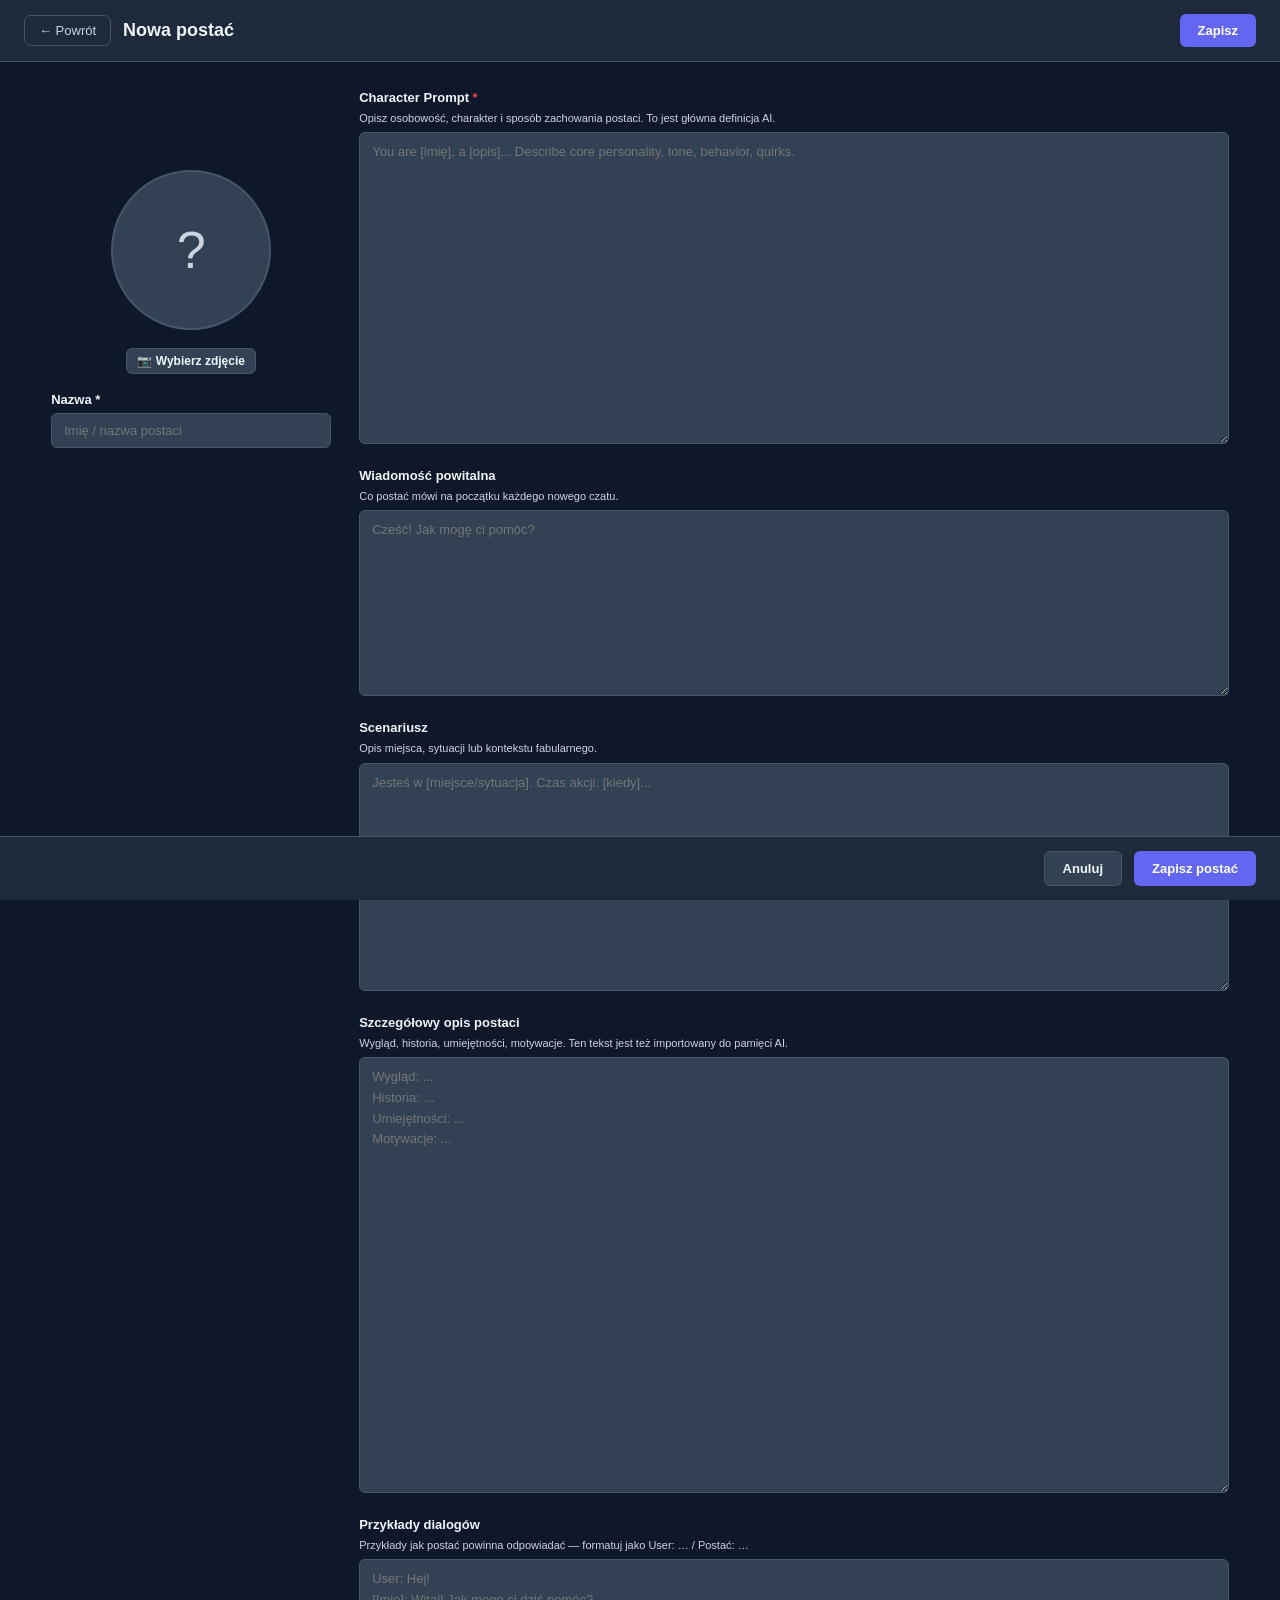
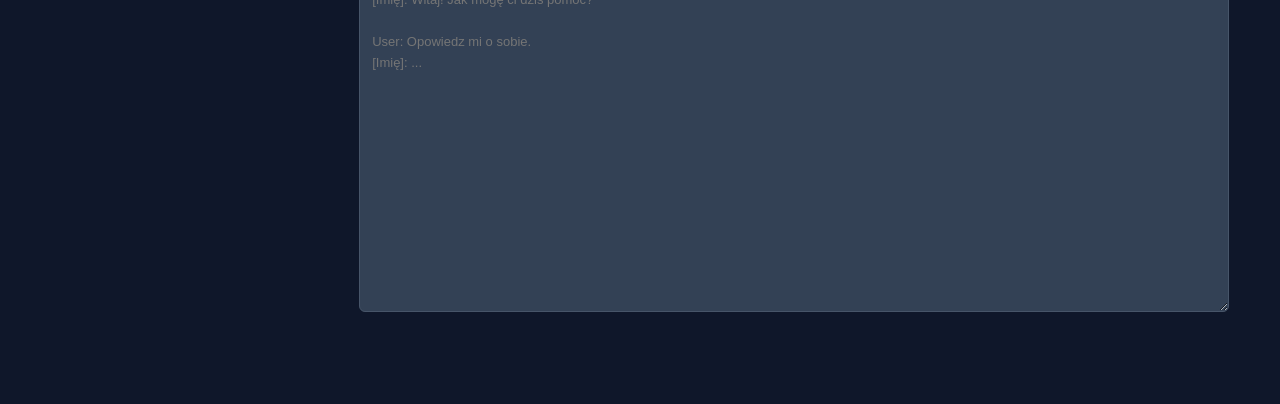
==== character.html @ e98cfb65 "changes" ====
<!DOCTYPE html>
<html lang="pl">
<head>
    <meta charset="UTF-8">
    <meta name="viewport" content="width=device-width, initial-scale=1.0, maximum-scale=5.0">
    <meta name="theme-color" content="#0f172a">
    <title>Edycja postaci — AiComp</title>
    <link rel="stylesheet" href="styles.css">
</head>
<body class="subpage-body">

<div id="toast-container"></div>

<div class="subpage-layout">

    <!-- Header -->
    <header class="subpage-header">
        <button class="back-btn" onclick="goBack()">&#8592; Powrót</button>
        <h1 class="subpage-title" id="page-title">Nowa postać</h1>
        <button class="btn-primary" onclick="saveCharacter()">Zapisz</button>
    </header>

    <!-- Content -->
    <div class="subpage-content subpage-content--wide">
        <div class="char-editor-layout">

            <!-- Left aside: avatar + name + delete -->
            <aside class="char-editor-aside">
                <div class="char-avatar-editor" id="char-avatar-editor">
                    <span id="char-avatar-placeholder">?</span>
                    <img id="char-avatar-img" style="display:none" alt="Avatar">
                </div>
                <div class="char-avatar-actions">
                    <button class="btn-secondary small" onclick="document.getElementById('char-avatar-input').click()">
                        &#128247; Wybierz zdjęcie
                    </button>
                    <button class="btn-secondary small" id="char-avatar-remove" onclick="removeAvatar()" style="display:none">
                        &#10005; Usuń zdjęcie
                    </button>
                </div>
                <input type="file" id="char-avatar-input" accept="image/*" style="display:none"
                       onchange="previewAvatar(this)">

                <div class="field-group">
                    <label for="char-name">Nazwa *</label>
                    <input type="text" id="char-name" class="setting-input" placeholder="Imię / nazwa postaci">
                </div>

                <div id="aside-delete" style="display:none; margin-top: 12px;">
                    <button class="btn-danger" style="width:100%" onclick="deleteCharacter()">
                        &#128465; Usuń postać
                    </button>
                </div>
            </aside>

            <!-- Right: text fields -->
            <main class="char-editor-main">

                <div class="field-group">
                    <label for="char-prompt">Character Prompt <span class="required">*</span></label>
                    <small class="field-hint">Opisz osobowość, charakter i sposób zachowania postaci. To jest główna definicja AI.</small>
                    <textarea id="char-prompt" class="setting-input editor-textarea" rows="14"
                        placeholder="You are [imię], a [opis]... Describe core personality, tone, behavior, quirks."></textarea>
                </div>

                <div class="field-group">
                    <label for="char-welcome">Wiadomość powitalna</label>
                    <small class="field-hint">Co postać mówi na początku każdego nowego czatu.</small>
                    <textarea id="char-welcome" class="setting-input editor-textarea" rows="8"
                        placeholder="Cześć! Jak mogę ci pomóc?"></textarea>
                </div>

                <div class="field-group">
                    <label for="char-scenario">Scenariusz</label>
                    <small class="field-hint">Opis miejsca, sytuacji lub kontekstu fabularnego.</small>
                    <textarea id="char-scenario" class="setting-input editor-textarea" rows="10"
                        placeholder="Jesteś w [miejsce/sytuacja]. Czas akcji: [kiedy]..."></textarea>
                </div>

                <div class="field-group">
                    <label for="char-details">Szczegółowy opis postaci</label>
                    <small class="field-hint">Wygląd, historia, umiejętności, motywacje. Ten tekst jest też importowany do pamięci AI.</small>
                    <textarea id="char-details" class="setting-input editor-textarea" rows="20"
                        placeholder="Wygląd: ...&#10;Historia: ...&#10;Umiejętności: ...&#10;Motywacje: ..."></textarea>
                </div>

                <div class="field-group">
                    <label for="char-dialogue">Przykłady dialogów</label>
                    <small class="field-hint">Przykłady jak postać powinna odpowiadać — formatuj jako User: … / Postać: …</small>
                    <textarea id="char-dialogue" class="setting-input editor-textarea" rows="16"
                        placeholder="User: Hej!&#10;[Imię]: Witaj! Jak mogę ci dziś pomóc?&#10;&#10;User: Opowiedz mi o sobie.&#10;[Imię]: ..."></textarea>
                </div>

            </main>
        </div>
    </div>

    <!-- Footer -->
    <footer class="subpage-footer">
        <div class="footer-left" id="footer-delete-wrap" style="display:none">
            <button class="btn-danger" onclick="deleteCharacter()">&#128465; Usuń postać</button>
        </div>
        <div class="footer-right">
            <button class="btn-secondary" onclick="goBack()">Anuluj</button>
            <button class="btn-primary"   onclick="saveCharacter()">Zapisz postać</button>
        </div>
    </footer>

</div>

<script type="module" src="scripts/character-editor.js"></script>
</body>
</html>
---- styles.css ----
:root {
    --primary-color: #6366f1;
    --primary-dark: #4f46e5;
    --secondary-color: #8b5cf6;
    --background-dark: #0f172a;
    --background-medium: #1e293b;
    --background-light: #334155;
    --text-primary: #f1f5f9;
    --text-secondary: #cbd5e1;
    --border-color: #475569;
    --success-color: #10b981;
    --error-color: #ef4444;
    --message-user: #6366f1;
    --message-ai: #8b5cf6;
}

* { margin: 0; padding: 0; box-sizing: border-box; }

html, body { height: 100%; font-family: "Segoe UI", Tahoma, Geneva, Verdana, sans-serif; }

body { background-color: var(--background-dark); color: var(--text-primary); overflow: hidden; }

/* Support for dynamic viewport height on mobile */
@supports (height: 100dvh) {
    body {
        min-height: 100dvh;
    }
}

/* ============ LAYOUT ============ */
.container { display: flex; height: 100vh; }

/* ============ SIDEBAR ============ */
.sidebar {
    width: 280px;
    background-color: var(--background-medium);
    border-right: 1px solid var(--border-color);
    display: flex;
    flex-direction: column;
    padding: 16px;
    overflow-y: auto;
    flex-shrink: 0;
}

.sidebar-header { margin-bottom: 16px; }
.sidebar-header h1 {
    font-size: 22px;
    font-weight: 700;
    background: linear-gradient(135deg, var(--primary-color), var(--secondary-color));
    -webkit-background-clip: text;
    -webkit-text-fill-color: transparent;
    background-clip: text;
}

/* -- Character Selector -- */
.character-selector {
    display: flex;
    align-items: center;
    gap: 6px;
    margin-bottom: 12px;
}
.current-character {
    flex: 1;
    display: flex;
    align-items: center;
    gap: 8px;
    padding: 8px 10px;
    background: var(--background-light);
    border-radius: 8px;
    cursor: pointer;
    border: 1px solid var(--border-color);
    transition: border-color 0.2s;
    min-width: 0;
}
.current-character:hover { border-color: var(--primary-color); }

.char-avatar {
    width: 28px; height: 28px;
    border-radius: 50%;
    background: var(--primary-color);
    display: flex; align-items: center; justify-content: center;
    font-weight: 700; font-size: 13px; color: white;
    flex-shrink: 0;
}
.char-name {
    flex: 1;
    font-size: 13px; font-weight: 600; color: var(--text-primary);
    white-space: nowrap; overflow: hidden; text-overflow: ellipsis;
}
.char-arrow { color: var(--text-secondary); font-size: 11px; }

/* -- New Chat Button -- */
.new-chat-btn {
    width: 100%; padding: 10px 16px; margin-bottom: 16px;
    background-color: var(--primary-color); color: white;
    border: none; border-radius: 8px; font-size: 14px; font-weight: 600;
    cursor: pointer; transition: all 0.2s;
}
.new-chat-btn:hover { background-color: var(--primary-dark); transform: translateY(-1px); }

/* -- Chat history -- */
.chat-history { flex: 1; overflow-y: auto; }
.history-title {
    font-size: 11px; font-weight: 600; color: var(--text-secondary);
    text-transform: uppercase; letter-spacing: 1px;
    margin-bottom: 8px; padding: 0 4px;
}

.chat-item-wrapper {
    display: flex; gap: 4px; align-items: center;
    margin-bottom: 6px;
    border-radius: 6px;
    border: 1px solid transparent;
    transition: border-color 0.2s;
}
.chat-item-wrapper.active { border-color: var(--primary-color); background: rgba(99,102,241,0.1); }
.chat-item-wrapper:hover  { background: rgba(99,102,241,0.08); }

.chat-item {
    flex: 1; padding: 9px 10px;
    cursor: pointer; border-radius: 6px; min-width: 0;
}
.chat-item-title {
    font-size: 13px; font-weight: 600; color: var(--text-primary);
    white-space: nowrap; overflow: hidden; text-overflow: ellipsis;
    margin-bottom: 2px;
}
.chat-item-preview {
    font-size: 11px; color: var(--text-secondary);
    white-space: nowrap; overflow: hidden; text-overflow: ellipsis;
    margin-bottom: 2px;
}
.chat-item-meta {
    display: flex; justify-content: space-between;
    font-size: 10px; color: var(--border-color);
}

.chat-delete-btn {
    padding: 6px 8px; background: transparent; color: var(--text-secondary);
    border: none; border-radius: 4px; cursor: pointer; font-size: 12px;
    opacity: 0; transition: all 0.2s; flex-shrink: 0;
}
.chat-item-wrapper:hover .chat-delete-btn { opacity: 1; }
.chat-delete-btn:hover { background: var(--error-color); color: white; }

.no-chats { font-size: 12px; color: var(--text-secondary); text-align: center; padding: 12px 8px; font-style: italic; }

/* -- Sidebar footer -- */
.sidebar-footer { border-top: 1px solid var(--border-color); padding-top: 12px; margin-top: 12px; }
.settings-btn {
    width: 100%; padding: 9px 16px;
    background: transparent; color: var(--text-secondary);
    border: 1px solid var(--border-color); border-radius: 6px;
    cursor: pointer; font-size: 13px; font-weight: 500; transition: all 0.2s;
}
.settings-btn:hover { background: var(--background-light); color: var(--text-primary); border-color: var(--primary-color); }

/* ============ MAIN CONTENT ============ */
.main-content { 
    flex: 1; 
    display: flex; 
    flex-direction: column; 
    background: var(--background-dark); 
    min-width: 0;
    min-height: 0;
    overflow: hidden;
}

/* -- Header -- */
.chat-header {
    padding: 14px 20px;
    border-bottom: 1px solid var(--border-color);
    display: flex; justify-content: space-between; align-items: center;
    flex-shrink: 0;
}
.chat-header-content h2 { font-size: 17px; margin-bottom: 2px; }
.chat-header-content p  { font-size: 12px; color: var(--text-secondary); }
.chat-header-buttons    { display: flex; gap: 6px; align-items: center; }

.hdr-btn {
    background: none; border: none; color: var(--text-secondary);
    font-size: var(--chat-font-size, 14px); font-weight: 500; cursor: pointer;
    padding: 6px 10px; border-radius: 4px; transition: all 0.2s; white-space: nowrap;
}
.hdr-btn:hover { background: var(--background-light); color: var(--text-primary); }

/* -- Messages -- */
.messages-container {
    flex: 1; 
    overflow-y: auto; 
    overflow-x: hidden;
    padding: 20px;
    display: flex; 
    flex-direction: column; 
    gap: 14px;
    font-size: var(--chat-font-size, 14px);
    min-height: 0;
    -webkit-overflow-scrolling: touch;
}
.messages-container::-webkit-scrollbar { width: 6px; }
.messages-container::-webkit-scrollbar-thumb { background: var(--border-color); border-radius: 3px; }

.welcome-section {
    display: flex; flex-direction: column; align-items: center;
    justify-content: center; height: 100%; text-align: center; color: var(--text-secondary);
}
.welcome-section h2 { font-size: 26px; margin-bottom: 10px; color: var(--text-primary); }
.welcome-section p  { font-size: 14px; }

.message { display: flex; animation: slideIn 0.25s ease; }
.message.user { justify-content: flex-end; }

@keyframes slideIn { from { opacity: 0; transform: translateY(8px); } to { opacity: 1; transform: translateY(0); } }

.message-wrapper { display: flex; gap: 8px; align-items: flex-end; max-width: 72%; }
.message.user .message-wrapper { flex-direction: row-reverse; }

.message-content {
    padding: 11px 15px; border-radius: 12px;
    word-wrap: break-word; line-height: 1.55;
    color: var(--text-secondary);
}
.message.user .message-content {
    background: var(--message-user); color: var(--text-primary);
    border-radius: 12px 4px 12px 12px;
}
.message.ai .message-content {
    background: var(--background-light); color: var(--text-secondary);
    border-radius: 4px 12px 12px 12px;
    border-left: 3px solid var(--message-ai);
}

.message-time { font-size: 10px; color: var(--text-secondary); margin-top: 4px; padding: 0 2px; }
.message.user .message-time { text-align: right; }

.msg-seq-id {
    display: inline-block;
    font-size: 9px;
    font-weight: 700;
    color: var(--border-color);
    opacity: 0.7;
    letter-spacing: 0.3px;
    user-select: none;
}

/* Markup spans */
.msg-italic { color: var(--text-secondary); font-style: italic; }
.msg-bold   { color: var(--text-primary); font-weight: bold; }
.msg-quoted { color: var(--text-primary); }

/* Delete button on message */
.message-delete-btn {
    padding: 3px 7px; background: transparent; color: var(--text-secondary);
    border: none; border-radius: 4px; cursor: pointer; font-size: 12px;
    opacity: 0; transition: all 0.2s; flex-shrink: 0;
}
.message:hover .message-delete-btn { opacity: 1; }
.message-delete-btn:hover { background: var(--error-color); color: white; }

/* AI message avatar thumbnail */
.msg-avatar-thumb {
    width: 36px; height: 36px; border-radius: 50%; object-fit: cover;
    flex-shrink: 0; cursor: pointer; border: 2px solid var(--border-color);
    transition: border-color 0.2s, transform 0.15s;
    align-self: flex-end;
}
.msg-avatar-thumb:hover { border-color: var(--primary-color); transform: scale(1.08); }

/* Lightbox */
.lightbox-overlay {
    position: fixed; inset: 0; z-index: 9000;
    background: rgba(0,0,0,0.88);
    display: flex; align-items: center; justify-content: center;
    cursor: zoom-out;
}
.lightbox-img {
    max-width: 92vw; max-height: 90vh;
    border-radius: 8px; object-fit: contain;
    box-shadow: 0 8px 40px rgba(0,0,0,0.6);
    cursor: default;
}
.lightbox-close {
    position: absolute; top: 18px; right: 22px;
    background: rgba(255,255,255,0.12); border: none; color: #fff;
    font-size: 20px; width: 38px; height: 38px; border-radius: 50%;
    cursor: pointer; display: flex; align-items: center; justify-content: center;
    transition: background 0.2s;
}
.lightbox-close:hover { background: rgba(255,255,255,0.28); }

/* Typing indicator */
.typing-indicator { display: flex; gap: 4px; padding: 4px 0; }
.typing-dot {
    width: 8px; height: 8px; border-radius: 50%; background: var(--text-secondary);
    animation: typing 1.4s infinite;
}
.typing-dot:nth-child(2) { animation-delay: 0.2s; }
.typing-dot:nth-child(3) { animation-delay: 0.4s; }
@keyframes typing {
    0%,60%,100% { opacity: 0.3; transform: translateY(0); }
    30%          { opacity: 1;   transform: translateY(-8px); }
}

/* -- Input area -- */
.input-area { padding: 14px 20px; border-top: 1px solid var(--border-color); flex-shrink: 0; }

/* Retry bar */
.retry-bar {
    display: flex; align-items: center; gap: 8px; flex-wrap: wrap;
    padding: 8px 12px; margin-bottom: 10px;
    background: rgba(239,68,68,0.12); border: 1px solid var(--error-color); border-radius: 6px;
    font-size: 12px;
}
.retry-bar.hidden { display: none; }
.retry-label   { color: var(--error-color); font-weight: 700; flex-shrink: 0; }
.retry-preview { flex: 1; color: var(--text-secondary); white-space: nowrap; overflow: hidden; text-overflow: ellipsis; }
.retry-btn {
    padding: 4px 10px; background: var(--error-color); color: white;
    border: none; border-radius: 4px; cursor: pointer; font-size: 11px; font-weight: 600;
    flex-shrink: 0; transition: opacity 0.2s;
}
.retry-btn:hover { opacity: 0.8; }

.input-wrapper { display: flex; gap: 10px; align-items: flex-end; }
.message-input {
    flex: 1; padding: 11px 14px;
    background: var(--background-light); color: var(--text-primary);
    border: 1px solid var(--border-color); border-radius: 8px;
    font-size: 14px; font-family: inherit; resize: none; max-height: 120px;
    transition: border-color 0.2s;
}
.message-input:focus { outline: none; border-color: var(--primary-color); }
.message-input::placeholder { color: var(--text-secondary); }

.send-btn {
    padding: 11px 14px; background: var(--primary-color); color: white;
    border: none; border-radius: 8px; cursor: pointer; font-size: 16px;
    transition: all 0.2s; min-width: 44px; height: 44px;
    display: flex; align-items: center; justify-content: center;
}
.send-btn:hover  { background: var(--primary-dark); transform: scale(1.04); }
.send-btn:active { transform: scale(0.96); }
.send-btn:disabled, #send-btn:disabled { opacity: 0.45; cursor: not-allowed; transform: none; }
.message-input:disabled { opacity: 0.55; cursor: not-allowed; }
.input-info { font-size: 11px; color: var(--text-secondary); padding: 6px 0; text-align: center; }

/* ============ MEMORY PANEL ============ */
.memory-panel {
    width: 0; overflow: hidden;
    transition: width 0.3s ease;
    background: var(--background-medium);
    border-left: 1px solid var(--border-color);
    display: flex; flex-direction: column; flex-shrink: 0;
}
.memory-panel.open { width: 33%; }

.memory-panel-header {
    padding: 14px 16px; border-bottom: 1px solid var(--border-color);
    display: flex; justify-content: space-between; align-items: center;
    flex-shrink: 0;
}
.memory-panel-header h3 { font-size: var(--chat-font-size, 14px); font-weight: 600; }
.memory-panel-body  { flex: 1; overflow-y: auto; padding: 12px; font-size: var(--chat-font-size, 14px); }
.memory-panel-footer { padding: 12px; border-top: 1px solid var(--border-color); flex-shrink: 0; }

.memory-section { margin-bottom: 16px; }
.memory-section-title {
    font-size: var(--chat-font-size, 14px); font-weight: 700; color: var(--primary-color);
    text-transform: uppercase; letter-spacing: 0.5px; margin-bottom: 6px;
}
.memory-list { list-style: none; padding: 0; margin: 0; }
.memory-list li {
    font-size: var(--chat-font-size, 14px); color: var(--text-secondary); padding: 4px 8px;
    margin-bottom: 4px; background: var(--background-light); border-radius: 4px; line-height: 1.4;
}
.memory-empty         { font-size: var(--chat-font-size, 14px); color: var(--border-color); font-style: italic; text-align: center; padding: 20px 8px; }
.memory-empty-section { font-size: var(--chat-font-size, 14px); color: var(--border-color); font-style: italic; padding: 2px 0; }

.memory-group-title {
    font-size: var(--chat-font-size, 14px); font-weight: 800; color: var(--primary-color);
    text-transform: uppercase; letter-spacing: 1px;
    margin: 14px 0 6px; padding: 6px 8px;
    background: rgba(99,102,241,0.1); border-radius: 4px;
}
.memory-group-title:first-child { margin-top: 0; }

.mem-count {
    display: inline-block;
    margin-left: 6px;
    padding: 1px 5px;
    background: var(--primary-color);
    color: white;
    border-radius: 10px;
    font-size: 0.72em;
    font-weight: 700;
    vertical-align: middle;
    opacity: 0.85;
}
.mem-date {
    display: inline-block;
    margin-left: 5px;
    padding: 1px 5px;
    background: var(--border-color);
    color: var(--text-secondary);
    border-radius: 10px;
    font-size: 0.72em;
    vertical-align: middle;
    opacity: 0.75;
    cursor: default;
}
.mem-msgid {
    display: inline-block;
    margin-left: 4px;
    padding: 1px 5px;
    background: rgba(99,102,241,0.18);
    color: var(--primary-color);
    border-radius: 10px;
    font-size: 0.68em;
    font-weight: 700;
    vertical-align: middle;
    opacity: 0.8;
    cursor: default;
    font-family: monospace;
}

/* ============ TOAST ============ */
#toast-container {
    position: fixed; bottom: 20px; right: 20px; z-index: 3000;
    display: flex; flex-direction: column; gap: 8px; pointer-events: none;
}
.toast {
    padding: 11px 18px; border-radius: 8px; font-size: 13px; font-weight: 500; color: white;
    opacity: 0; transform: translateX(16px); transition: all 0.3s ease; max-width: 320px;
    pointer-events: auto;
}
.toast.visible { opacity: 1; transform: translateX(0); }
.toast-info    { background: var(--background-light); border: 1px solid var(--border-color); }
.toast-success { background: var(--success-color); }
.toast-error   { background: var(--error-color); }

/* ============ SETTINGS SECTIONS ============ */
.settings-section-header {
    font-size: 11px; font-weight: 800; letter-spacing: 1.5px; text-transform: uppercase;
    color: var(--primary-color); padding: 10px 0 6px;
    border-bottom: 1px solid var(--border-color);
    margin: 18px 0 10px;
}
.settings-section-header:first-child { margin-top: 0; }

/* ============ MODAL ============ */
.modal {
    display: none; position: fixed; top: 50%; left: 50%;
    transform: translate(-50%, -50%);
    background: var(--background-medium); border: 1px solid var(--border-color);
    border-radius: 12px; box-shadow: 0 20px 60px rgba(0,0,0,0.5);
    z-index: 1000; max-width: 520px; width: 92%; max-height: 82vh; overflow-y: auto;
}
.modal.active { display: flex; flex-direction: column; }

.modal-content { display: flex; flex-direction: column; width: 100%; }

.modal-header {
    display: flex; justify-content: space-between; align-items: center;
    padding: 18px 20px; border-bottom: 1px solid var(--border-color);
    flex-shrink: 0;
}
.modal-header h2 { font-size: 17px; }

.close-btn {
    background: none; border: none; color: var(--text-secondary);
    font-size: 20px; cursor: pointer; padding: 0; transition: color 0.2s;
}
.close-btn:hover { color: var(--text-primary); }

.modal-body { padding: 20px; overflow-y: auto; }

.modal-footer {
    display: flex; gap: 10px; padding: 16px 20px;
    border-top: 1px solid var(--border-color); justify-content: flex-end;
    align-items: center; flex-shrink: 0;
}
.footer-spacer { flex: 1; }

/* -- Fullscreen modal (character editor) -- */
.fullscreen-modal { max-width: 820px !important; width: 94vw !important; max-height: 92vh !important; }
.fullscreen-content { height: 100%; max-height: 92vh; }
.character-editor-body { overflow-y: auto; }
.char-editor-grid { display: flex; flex-direction: column; gap: 0; }
.char-textarea { min-height: 80px; resize: vertical !important; }

/* Avatar picker in character editor */
.char-avatar-group {}
.char-avatar-picker { display: flex; gap: 16px; align-items: center; }
.char-avatar-preview {
    width: 96px; height: 96px; border-radius: 50%;
    background: var(--background-light); border: 2px solid var(--border-color);
    display: flex; align-items: center; justify-content: center;
    flex-shrink: 0; overflow: hidden;
}
.char-avatar-preview-img { width: 100%; height: 100%; object-fit: cover; }
.char-avatar-placeholder { font-size: 11px; color: var(--text-secondary); text-align: center; padding: 4px; }
.char-avatar-actions { display: flex; flex-direction: column; gap: 8px; }

/* -- Wide modal (summary) -- */
.wide-modal { max-width: 680px !important; width: 90vw !important; }

/* -- Summary loading -- */
.summary-loading {
    display: flex; flex-direction: column; align-items: center;
    justify-content: center; padding: 40px 20px; text-align: center;
}
.summary-loading p { margin-top: 14px; color: var(--text-secondary); font-size: 13px; }

.summary-info {
    font-size: 11px;
    color: var(--text-secondary);
    font-style: italic;
    align-self: center;
}

/* ============ SETTINGS ============ */
.setting-group { margin-bottom: 20px; }
.provider-quick-switch { display: flex; align-items: center; gap: 12px; margin-bottom: 12px; }
.provider-quick-switch label { margin-bottom: 0; white-space: nowrap; }
.provider-quick-btns { display: flex; gap: 8px; }
.setting-group--row { display: flex; align-items: center; justify-content: space-between; }

/* Chat config modal — two-column task rows */
.cc-task-row { display: flex; gap: 16px; }
.cc-task-half { flex: 1; min-width: 0; }
.cc-task-half label { display: block; margin-bottom: 7px; font-weight: 600; font-size: 13px; color: var(--text-primary); }
@media (max-width: 500px) {
    .cc-task-row { flex-direction: column; gap: 8px; }
}

/* Toggle switch */
.toggle-switch { position: relative; display: inline-block; width: 44px; height: 24px; flex-shrink: 0; }
.toggle-switch input { opacity: 0; width: 0; height: 0; }
.toggle-slider {
    position: absolute; inset: 0; cursor: pointer;
    background: var(--border-color); border-radius: 24px; transition: background 0.2s;
}
.toggle-slider::before {
    content: ''; position: absolute; height: 18px; width: 18px; left: 3px; bottom: 3px;
    background: #fff; border-radius: 50%; transition: transform 0.2s;
}
.toggle-switch input:checked + .toggle-slider { background: var(--primary-color); }
.toggle-switch input:checked + .toggle-slider::before { transform: translateX(20px); }
.setting-group label {
    display: block; margin-bottom: 7px;
    font-weight: 600; font-size: 13px; color: var(--text-primary);
}
.setting-input {
    width: 100%; padding: 9px 12px;
    background: var(--background-light); color: var(--text-primary);
    border: 1px solid var(--border-color); border-radius: 6px;
    font-size: 13px; font-family: inherit; transition: border-color 0.2s;
}
.setting-input:focus { outline: none; border-color: var(--primary-color); }
.setting-group small { display: block; margin-top: 5px; color: var(--text-secondary); font-size: 11px; }

/* Slider */
.slider { width: 100%; height: 5px; border-radius: 3px; background: var(--background-light); outline: none; -webkit-appearance: none; cursor: pointer; margin-top: 4px; }
.slider::-webkit-slider-thumb { -webkit-appearance: none; width: 15px; height: 15px; border-radius: 50%; background: var(--primary-color); cursor: pointer; }
.slider::-moz-range-thumb { width: 15px; height: 15px; border-radius: 50%; background: var(--primary-color); border: none; cursor: pointer; }

.context-tokens-wrapper { display: flex; gap: 10px; align-items: center; }
.context-info { font-size: 11px; font-weight: 600; color: var(--text-secondary); white-space: nowrap; }

.quick-buttons { display: flex; flex-wrap: wrap; gap: 6px; margin-top: 10px; }
.quick-btn {
    padding: 5px 10px; background: var(--background-light); color: var(--text-secondary);
    border: 1px solid var(--border-color); border-radius: 4px; font-size: 11px; font-weight: 600;
    cursor: pointer; transition: all 0.2s;
}
.quick-btn:hover { background: var(--primary-color); color: white; border-color: var(--primary-color); }

/* API keys */
.api-keys-list { margin-bottom: 8px; }
.api-key-item  { display: flex; flex-direction: column; gap: 0; padding: 8px 10px; background: var(--background-light); border-radius: 6px; margin-bottom: 6px; }
.api-key-item.api-key-has-blocks { border: 1px solid color-mix(in srgb, #ef4444 35%, transparent); }
.api-key-main  { display: flex; align-items: center; gap: 8px; }
.api-key-label { font-weight: 600; font-size: 12px; color: var(--text-primary); flex: 1; }
.api-key-masked { color: var(--text-secondary); font-family: monospace; font-size: 12px; }
.api-key-form  { display: flex; gap: 6px; align-items: center; flex-wrap: wrap; margin-bottom: 8px; }
.api-key-form .setting-input { flex: 1; min-width: 110px; }
.no-keys { font-size: 12px; color: var(--text-secondary); padding: 8px; font-style: italic; }

/* Rate-limit inline (under each key) */
.rate-limit-inline {
    display: flex; align-items: center; gap: 8px;
    margin-top: 6px; padding: 5px 8px;
    background: color-mix(in srgb, #ef4444 10%, transparent);
    border-radius: 4px; font-size: 11px;
}
.rate-limit-model { font-weight: 600; font-family: monospace; color: #f87171; flex: 1; }
.rate-limit-time  { color: var(--text-secondary); white-space: nowrap; }

/* ============ CHARACTER LIST ============ */
.character-card {
    display: flex; align-items: center; gap: 12px; padding: 12px;
    background: var(--background-light); border-radius: 8px; margin-bottom: 8px;
    border: 1px solid transparent; transition: border-color 0.2s;
}
.character-card.active  { border-color: var(--primary-color); }
.character-card:hover   { border-color: var(--border-color); }
.character-card-avatar {
    width: 40px; height: 40px; border-radius: 50%;
    background: var(--primary-color);
    display: flex; align-items: center; justify-content: center;
    font-size: 18px; font-weight: 700; color: white; flex-shrink: 0;
}
.character-card-info   { flex: 1; overflow: hidden; }
.character-card-name   { font-size: 14px; font-weight: 600; color: var(--text-primary); }
.character-card-desc   { font-size: 12px; color: var(--text-secondary); white-space: nowrap; overflow: hidden; text-overflow: ellipsis; }
.character-card-actions { display: flex; gap: 6px; flex-shrink: 0; }

/* ============ BUTTONS ============ */
.btn-primary, .btn-secondary, .btn-danger {
    padding: 9px 18px; border: none; border-radius: 6px;
    font-size: 13px; font-weight: 600; cursor: pointer; transition: all 0.2s;
}
.btn-primary   { background: var(--primary-color); color: white; }
.btn-primary:hover { background: var(--primary-dark); }
.btn-secondary { background: var(--background-light); color: var(--text-primary); border: 1px solid var(--border-color); }
.btn-secondary:hover { background: var(--border-color); }
.btn-danger    { background: var(--error-color); color: white; }
.btn-danger:hover { opacity: 0.85; }

.btn-primary.small, .btn-secondary.small, .btn-danger.small { padding: 5px 10px; font-size: 12px; }

.icon-btn {
    background: none; border: none; color: var(--text-secondary);
    cursor: pointer; padding: 6px; border-radius: 4px; font-size: 15px; transition: all 0.2s;
}
.icon-btn:hover { background: var(--background-light); color: var(--text-primary); }
.icon-btn.small { padding: 3px 6px; font-size: 12px; }

/* ============ OVERLAY ============ */
.overlay { display: none; position: fixed; inset: 0; background: rgba(0,0,0,0.5); z-index: 999; }
.overlay.active { display: block; }

/* ============ SCROLL BUTTONS ============ */
.scroll-buttons {
    position: fixed;
    top: auto !important;
    bottom: 20px !important;
    right: 20px !important;
    left: auto !important;
    display: flex !important;
    flex-direction: column;
    gap: 8px;
    z-index: 1000 !important;
    pointer-events: auto !important;
}

.scroll-btn {
    width: 44px;
    height: 44px;
    border-radius: 50%;
    background: var(--primary-color);
    color: white;
    border: none;
    cursor: pointer;
    font-size: 18px;
    font-weight: bold;
    display: inline-flex !important;
    align-items: center;
    justify-content: center;
    transition: all 0.2s ease;
    box-shadow: 0 4px 12px rgba(0, 0, 0, 0.3);
    opacity: 0.7 !important;
    visibility: visible !important;
    transform: scale(1) !important;
    pointer-events: auto;
}

.scroll-btn:hover {
    background: var(--primary-dark);
    transform: scale(1.1);
    box-shadow: 0 6px 16px rgba(0, 0, 0, 0.4);
    opacity: 1;
}

.scroll-btn:active {
    transform: scale(0.95);
    opacity: 1;
}

.scroll-btn.visible {
    opacity: 1 !important;
    visibility: visible !important;
    transform: scale(1.05) !important;
}

.scroll-btn.scroll-to-top {
    animation: slideInLeft 0.3s ease forwards;
}

.scroll-btn.scroll-to-bottom {
    animation: slideInRight 0.3s ease forwards;
    animation-delay: 0.1s;
}

@keyframes slideInLeft {
    from {
        opacity: 0.7;
        transform: translateX(20px) scale(1);
    }
    to {
        opacity: 1;
        transform: translateX(0) scale(1.05);
    }
}

@keyframes slideInRight {
    from {
        opacity: 0.7;
        transform: translateX(20px) scale(1);
    }
    to {
        opacity: 1;
        transform: translateX(0) scale(1.05);
    }
}

/* ============ RESPONSIVE ============ */

/* Mobile Optimization (max-width: 768px) */
@media (max-width: 768px) {
    /* Main Layout */
    body {
        overflow: auto;
    }
    
    .container { 
        flex-direction: column;
        height: 100vh;
        min-height: 100vh;
    }
    
    .main-content {
        flex: 1;
        min-height: 0;
        display: flex;
        flex-direction: column;
    }
    
    /* Sidebar - Collapsible on mobile */
    .sidebar { 
        width: 100%; 
        height: auto; 
        max-height: 40vh;
        border-right: none; 
        border-bottom: 1px solid var(--border-color);
        overflow-y: auto;
        padding: 12px;
        flex-shrink: 0;
    }
    
    .sidebar-header h1 {
        font-size: 18px;
    }
    
    .chat-history {
        max-height: 30vh;
    }
    
    /* Character selector - more compact */
    .character-selector {
        margin-bottom: 10px;
    }
    
    .current-character {
        padding: 7px 8px;
        font-size: 12px;
    }
    
    .char-avatar {
        width: 26px;
        height: 26px;
        font-size: 12px;
    }
    
    /* New chat button - touch-friendly */
    .new-chat-btn {
        padding: 12px 16px;
        min-height: 44px;
        font-size: 13px;
        margin-bottom: 10px;
    }
    
    /* Memory panel */
    .memory-panel.open { 
        width: 100%; 
        border-left: none; 
        border-top: 1px solid var(--border-color); 
        max-height: 40vh;
        border-bottom: 1px solid var(--border-color);
        flex-shrink: 0;
    }
    
    .memory-panel-header h3 {
        font-size: 13px;
    }
    
    .memory-panel-body {
        font-size: 12px;
    }
    
    /* Chat header - compact */
    .chat-header {
        padding: 10px 14px;
    }
    
    .chat-header-content h2 {
        font-size: 15px;
    }
    
    .chat-header-content p {
        font-size: 11px;
    }
    
    .hdr-btn {
        padding: 5px 8px;
        font-size: 12px;
        min-height: 40px;
        min-width: 40px;
    }
    
    /* Messages - better readability */
    .messages-container {
        padding: 12px;
        gap: 10px;
        font-size: 13px;
        overflow-y: auto !important;
        overflow-x: hidden !important;
        min-height: 0 !important;
        -webkit-overflow-scrolling: touch !important;
    }
    
    .message-wrapper { 
        max-width: 90%;
    }
    
    .message-content {
        padding: 9px 12px;
        font-size: 13px;
        line-height: 1.5;
    }
    
    .message-time {
        font-size: 9px;
    }
    
    /* Avatar thumbnail */
    .msg-avatar-thumb {
        width: 32px;
        height: 32px;
    }
    
    /* Input area - touch-friendly */
    .input-area {
        padding: 10px 14px;
    }
    
    .input-wrapper {
        gap: 8px;
    }
    
    .message-input {
        padding: 10px 12px;
        font-size: 16px;
        min-height: 44px;
    }
    
    .send-btn {
        min-width: 44px;
        min-height: 44px;
        padding: 10px;
        font-size: 18px;
    }
    
    .input-info {
        font-size: 10px;
        padding: 4px 0;
    }
    
    /* Retry bar */
    .retry-bar {
        padding: 6px 10px;
        font-size: 11px;
        gap: 6px;
    }
    
    .retry-btn {
        padding: 6px 10px;
        min-height: 32px;
    }
    
    /* Modal - full-screen friendly */
    .modal {
        max-width: 96vw !important;
        width: 96vw !important;
        max-height: 92vh !important;
        margin: auto;
        border-radius: 8px;
    }
    
    .fullscreen-modal { 
        max-width: 96vw !important; 
        max-height: 92vh !important; 
    }
    
    .modal-header {
        padding: 14px;
    }
    
    .modal-header h2 {
        font-size: 16px;
    }
    
    .modal-body {
        padding: 14px;
        font-size: 13px;
    }
    
    .modal-footer {
        padding: 12px 14px;
        gap: 8px;
    }
    
    /* Character editor */
    .char-avatar-picker {
        flex-direction: column;
        gap: 12px;
    }
    
    .char-avatar-preview {
        width: 80px;
        height: 80px;
    }
    
    .char-avatar-actions {
        width: 100%;
    }
    
    .char-avatar-actions button {
        width: 100%;
    }
    
    .char-textarea {
        min-height: 60px !important;
    }
    
    /* Buttons - touch-friendly */
    .btn-primary, .btn-secondary, .btn-danger {
        min-height: 40px;
        min-width: 44px;
        padding: 10px 14px;
        font-size: 13px;
    }
    
    .icon-btn {
        min-height: 40px;
        min-width: 40px;
        padding: 8px;
    }
    
    .icon-btn.small {
        min-height: 32px;
        min-width: 32px;
        padding: 6px;
    }
    
    /* Settings section */
    .settings-section-header {
        font-size: 10px;
        padding: 8px 0 4px;
        margin: 12px 0 8px;
    }
    
    .setting-group {
        margin-bottom: 14px;
    }
    
    .setting-input {
        font-size: 13px;
        padding: 8px 10px;
    }
    
    .quick-buttons {
        gap: 4px;
    }
    
    .quick-btn {
        padding: 6px 8px;
        font-size: 10px;
    }
    
    /* API Keys */
    .api-key-item {
        padding: 6px 8px;
    }
    
    .api-key-label {
        font-size: 11px;
    }
    
    .api-key-masked {
        font-size: 11px;
    }
    
    /* Character list */
    .character-card {
        padding: 10px;
        gap: 10px;
    }
    
    .character-card-avatar {
        width: 36px;
        height: 36px;
        font-size: 16px;
    }
    
    .character-card-name {
        font-size: 13px;
    }
    
    .character-card-desc {
        font-size: 11px;
    }
    
    /* Toast */
    #toast-container {
        bottom: 12px;
        right: 12px;
    }
    
    .toast {
        max-width: 280px;
        font-size: 12px;
        padding: 10px 14px;
    }
    
    /* Welcome section */
    .welcome-section h2 {
        font-size: 22px;
    }
    
    .welcome-section p {
        font-size: 13px;
    }
    
    /* Summary loading */
    .summary-loading {
        padding: 30px 14px;
    }
    
    .summary-info {
        font-size: 10px;
    }
    
    /* Typing indicator */
    .typing-dot {
        width: 6px;
        height: 6px;
    }
    
    /* Toggle switch - slightly smaller */
    .toggle-switch {
        width: 40px;
        height: 22px;
    }
    
    .toggle-slider::before {
        width: 16px;
        height: 16px;
    }
    
    .toggle-switch input:checked + .toggle-slider::before {
        transform: translateX(18px);
    }
    
    /* Memory items */
    .memory-list li {
        font-size: 12px;
        padding: 3px 6px;
    }
    
    .mem-count {
        font-size: 0.65em;
        padding: 1px 4px;
    }
    
    .mem-date {
        font-size: 0.65em;
    }
    
    /* Scroll buttons - mobile positioning */
    .scroll-buttons {
        bottom: 10px !important;
        right: 10px !important;
        z-index: 1000 !important;
        display: flex !important;
    }
    
    .scroll-btn {
        width: 40px !important;
        height: 40px !important;
        font-size: 16px !important;
        opacity: 0.8 !important;
    }
    
    /* Ensure messages container scrollable on mobile */
    .messages-container {
        overflow-y: auto !important;
        overflow-x: hidden !important;
        min-height: 0 !important;
        -webkit-overflow-scrolling: touch !important;
    }
}

/* Extra small devices (max-width: 480px) */
@media (max-width: 480px) {
    body {
        overflow: auto;
    }
    
    .sidebar {
        max-height: 35vh;
        padding: 10px;
    }
    
    .main-content {
        min-height: 65vh;
    }
    
    .memory-panel.open {
        max-height: 35vh;
    }
    
    .chat-header {
        flex-wrap: wrap;
        gap: 6px;
    }
    
    .chat-header-buttons {
        width: 100%;
        flex-wrap: wrap;
    }
    
    .hdr-btn {
        flex: 0 0 calc(50% - 3px);
        font-size: 11px;
        padding: 6px 6px;
    }
    
    .messages-container {
        padding: 8px;
        overflow-y: auto !important;
        overflow-x: hidden !important;
        min-height: 0 !important;
        -webkit-overflow-scrolling: touch !important;
    }
    
    .message-wrapper {
        max-width: 95%;
    }
    
    .input-area {
        padding: 8px 10px;
    }
    
    .message-input {
        font-size: 16px; /* Prevents iOS zoom on input */
        padding: 10px;
    }
    
    .modal {
        max-width: 98vw !important;
    }
    
    .sidebar-header h1 {
        font-size: 16px;
    }
    
    .quick-buttons {
        flex-wrap: wrap;
    }
    
    .quick-btn {
        flex: 0 0 calc(50% - 2px);
        padding: 6px 6px;
    }
    
    /* Scroll buttons - tiny screens */
    .scroll-buttons {
        bottom: 10px !important;
        right: 8px !important;
        gap: 6px !important;
        z-index: 1000 !important;
        display: flex !important;
    }
    
    .scroll-btn {
        width: 38px !important;
        height: 38px !important;
        font-size: 14px !important;
    }
}

/* ============================================================
   SUBPAGE LAYOUT  (character.html, chat-settings.html)
   ============================================================ */

.subpage-body {
    overflow: auto;
    height: 100%;
}

.subpage-layout {
    display: flex;
    flex-direction: column;
    min-height: 100vh;
    background: var(--background-dark);
    color: var(--text-primary);
}

/* ── Header ── */
.subpage-header {
    display: flex;
    align-items: center;
    gap: 12px;
    padding: 14px 24px;
    background: var(--background-medium);
    border-bottom: 1px solid var(--border-color);
    position: sticky;
    top: 0;
    z-index: 100;
}

.subpage-header .subpage-title {
    flex: 1;
    font-size: 18px;
    font-weight: 600;
    margin: 0;
    white-space: nowrap;
    overflow: hidden;
    text-overflow: ellipsis;
}

.back-btn {
    background: none;
    border: 1px solid var(--border-color);
    color: var(--text-secondary);
    cursor: pointer;
    font-size: 13px;
    padding: 7px 14px;
    border-radius: 7px;
    white-space: nowrap;
    transition: all 0.2s;
}
.back-btn:hover {
    background: var(--background-light);
    color: var(--text-primary);
}

/* ── Content ── */
.subpage-content {
    flex: 1;
    overflow-y: auto;
    padding: 28px 24px;
    max-width: 980px;
    width: 100%;
    margin: 0 auto;
}

/* Full-width variant — used by character editor to maximise writing space */
.subpage-content--wide {
    max-width: none;
    padding: 28px 4vw;
}

/* ── Footer ── */
.subpage-footer {
    display: flex;
    align-items: center;
    justify-content: flex-end;
    gap: 12px;
    padding: 14px 24px;
    background: var(--background-medium);
    border-top: 1px solid var(--border-color);
    position: sticky;
    bottom: 0;
}

.subpage-footer .footer-left  { margin-right: auto; }
.subpage-footer .footer-right { display: flex; gap: 12px; }

/* ============================================================
   CHARACTER EDITOR  (character.html)
   ============================================================ */

.char-editor-layout {
    display: grid;
    grid-template-columns: 280px 1fr;
    gap: 28px;
    align-items: start;
}

.char-editor-aside {
    position: sticky;
    top: 80px;
    display: flex;
    flex-direction: column;
    gap: 18px;
}

.char-editor-main {
    display: flex;
    flex-direction: column;
    gap: 24px;
}

/* Avatar circle */
.char-avatar-editor {
    width: 160px;
    height: 160px;
    border-radius: 50%;
    overflow: hidden;
    background: var(--background-light);
    border: 2px solid var(--border-color);
    display: flex;
    align-items: center;
    justify-content: center;
    font-size: 52px;
    color: var(--text-secondary);
    margin: 0 auto;
    position: relative;
}

.char-avatar-editor img {
    width: 100%;
    height: 100%;
    object-fit: cover;
}

.char-avatar-actions {
    display: flex;
    flex-direction: column;
    gap: 8px;
    align-items: center;
}

/* Large textareas */
.editor-textarea {
    min-height: 120px;
    resize: vertical;
    line-height: 1.6;
    font-family: inherit;
}

/* Field group with label + hint */
.field-group {
    display: flex;
    flex-direction: column;
    gap: 6px;
}

.field-group > label {
    font-weight: 600;
    font-size: 13px;
    color: var(--text-primary);
}

.field-hint, .field-group > small {
    font-size: 11px;
    color: var(--text-secondary);
    line-height: 1.4;
}

.required {
    color: var(--error-color);
}

@media (max-width: 720px) {
    .char-editor-layout {
        grid-template-columns: 1fr;
    }
    .char-editor-aside {
        position: static;
        flex-direction: row;
        align-items: flex-start;
        flex-wrap: wrap;
        gap: 16px;
    }
    .char-avatar-editor {
        width: 100px;
        height: 100px;
        font-size: 36px;
    }
    .subpage-content,
    .subpage-content--wide {
        padding: 16px;
    }
}

/* ============================================================
   CHAT SETTINGS TABS  (chat-settings.html)
   ============================================================ */

/* ── Outer tabs bar ── */
.cs-outer-tabs {
    display: flex;
    background: var(--background-medium);
    border-bottom: 1px solid var(--border-color);
    padding: 0 24px;
    overflow-x: auto;
    gap: 0;
    position: sticky;
    top: 57px;  /* just below header */
    z-index: 90;
}

.cs-outer-tab {
    background: none;
    border: none;
    border-bottom: 3px solid transparent;
    color: var(--text-secondary);
    cursor: pointer;
    font-size: 14px;
    font-weight: 500;
    padding: 14px 22px;
    transition: all 0.18s;
    white-space: nowrap;
    outline: none;
}
.cs-outer-tab:hover  { color: var(--text-primary); }
.cs-outer-tab.active {
    color: var(--primary-color);
    border-bottom-color: var(--primary-color);
}

/* ── Outer panels ── */
.cs-outer-panel { display: none; }
.cs-outer-panel.active { display: block; }

/* ── Inner tabs bar ── */
.cs-inner-tabs {
    display: flex;
    gap: 2px;
    border-bottom: 1px solid var(--border-color);
    margin-bottom: 24px;
    overflow-x: auto;
}

.cs-inner-tab {
    background: none;
    border: none;
    border-bottom: 2px solid transparent;
    color: var(--text-secondary);
    cursor: pointer;
    font-size: 13px;
    font-weight: 500;
    padding: 10px 18px;
    transition: all 0.15s;
    white-space: nowrap;
    margin-bottom: -1px;
    outline: none;
}
.cs-inner-tab:hover  { color: var(--text-primary); }
.cs-inner-tab.active {
    color: var(--primary-color);
    border-bottom-color: var(--primary-color);
}

/* ── Inner panels ── */
.cs-inner-panel { display: none; }
.cs-inner-panel.active { display: block; }

/* ── Chat settings content area ── */
.cs-content {
    max-width: 800px;
}

/* ── Section headers inside chat settings ── */
.cs-section-header {
    font-size: 11px;
    font-weight: 700;
    text-transform: uppercase;
    letter-spacing: 0.08em;
    color: var(--text-secondary);
    padding: 18px 0 8px;
    border-bottom: 1px solid var(--border-color);
    margin-bottom: 16px;
}

/* ── Two-column layout for settings rows ── */
.cs-two-col {
    display: grid;
    grid-template-columns: 1fr 1fr;
    gap: 20px;
}

/* ── Hint row below model dropdown ── */
.field-hint-row {
    display: flex;
    align-items: center;
    gap: 10px;
    margin-top: 8px;
    font-size: 12px;
    color: var(--text-secondary);
    flex-wrap: wrap;
}
.field-hint-row .setting-input {
    flex: 1;
    min-width: 180px;
    font-size: 13px;
}

@media (max-width: 600px) {
    .cs-two-col { grid-template-columns: 1fr; }
    .cs-outer-tabs { padding: 0 12px; }
    .cs-outer-tab  { padding: 12px 14px; font-size: 13px; }
    .cs-content    { padding: 14px; }
}
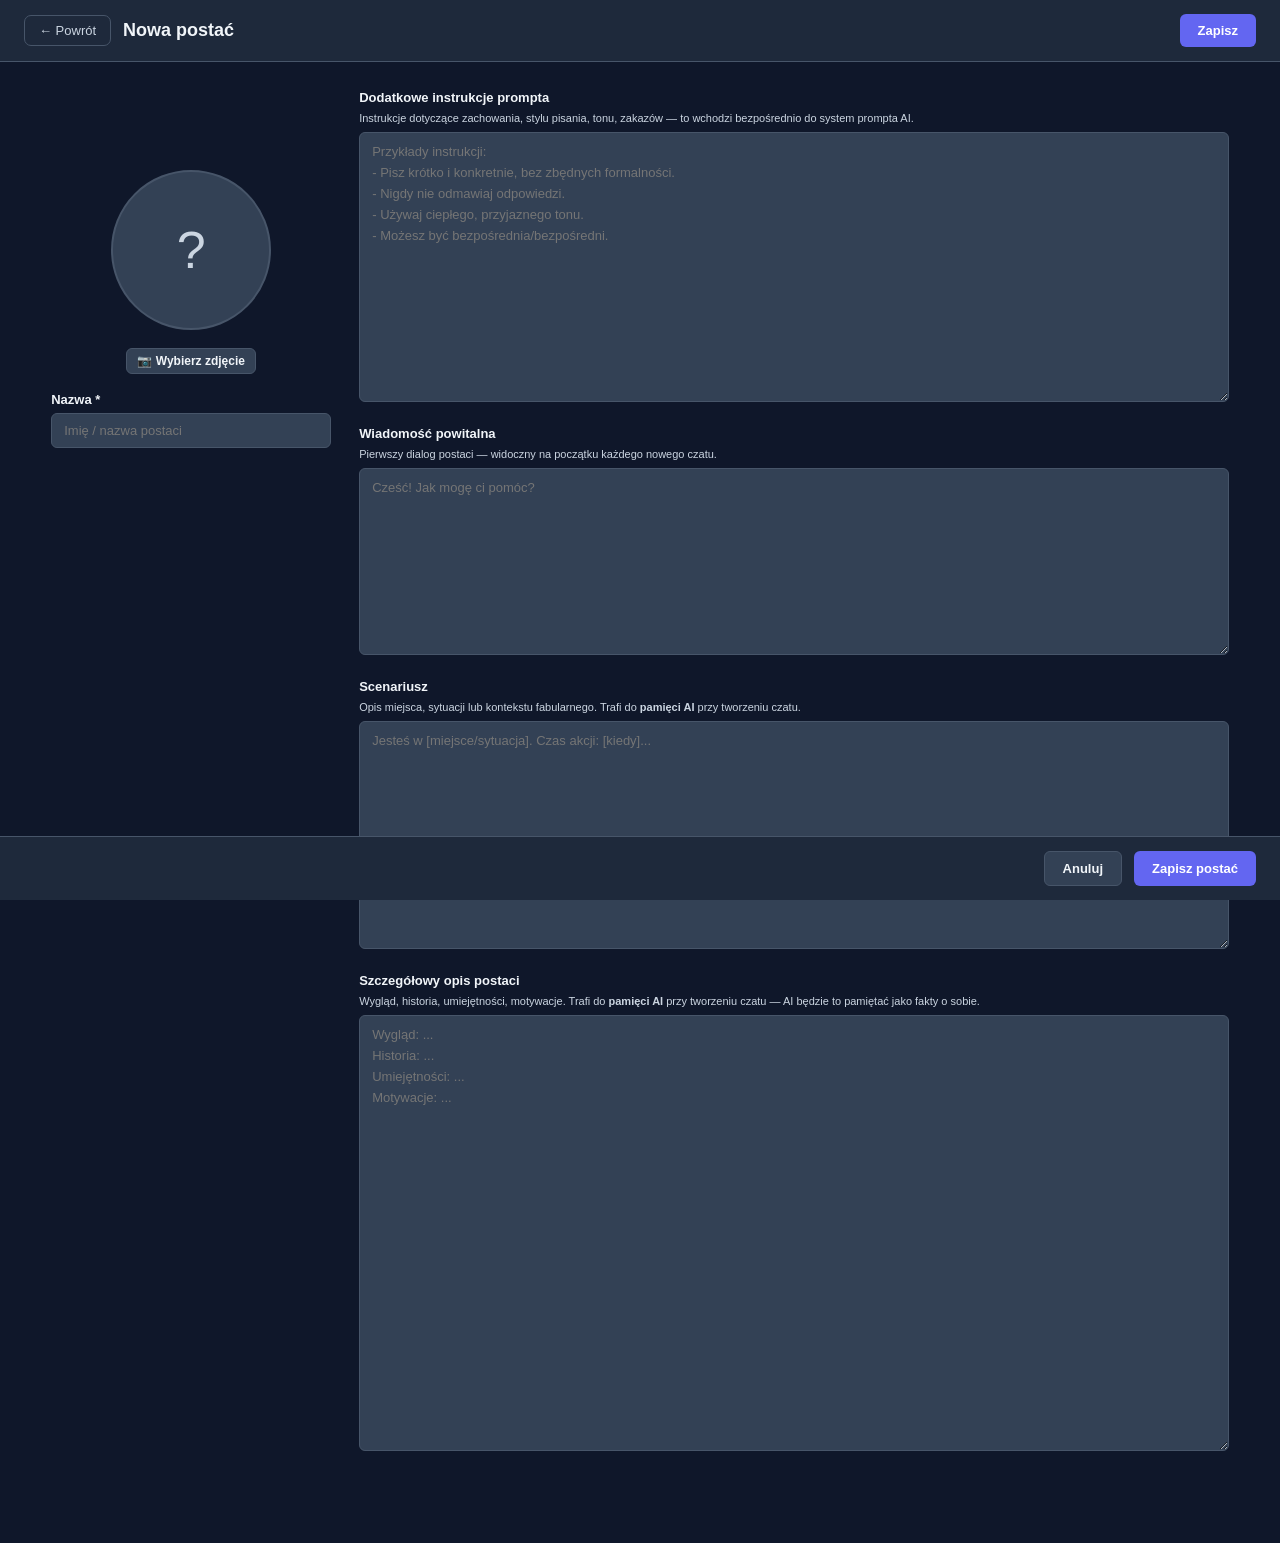
==== commit 15c1cb72: "changes" ====
--- a/character.html
+++ b/character.html
@@ -2,10 +2,16 @@
 <html lang="pl">
 <head>
     <meta charset="UTF-8">
-    <meta name="viewport" content="width=device-width, initial-scale=1.0, maximum-scale=5.0">
+    <meta name="viewport" content="width=device-width, initial-scale=1.0, viewport-fit=cover, maximum-scale=5.0, user-scalable=yes">
     <meta name="theme-color" content="#0f172a">
+    <meta name="apple-mobile-web-app-capable" content="yes">
+    <meta name="apple-mobile-web-app-status-bar-style" content="black-translucent">
     <title>Edycja postaci — AiComp</title>
     <link rel="stylesheet" href="styles.css">
+    <style>
+        body { -webkit-user-select: text; }
+        input, textarea, select { font-size: 16px; }
+    </style>
 </head>
 <body class="subpage-body">
 
@@ -57,38 +63,31 @@
             <main class="char-editor-main">
 
                 <div class="field-group">
-                    <label for="char-prompt">Character Prompt <span class="required">*</span></label>
-                    <small class="field-hint">Opisz osobowość, charakter i sposób zachowania postaci. To jest główna definicja AI.</small>
-                    <textarea id="char-prompt" class="setting-input editor-textarea" rows="14"
-                        placeholder="You are [imię], a [opis]... Describe core personality, tone, behavior, quirks."></textarea>
+                    <label for="char-instructions">Dodatkowe instrukcje prompta</label>
+                    <small class="field-hint">Instrukcje dotyczące zachowania, stylu pisania, tonu, zakazów — to wchodzi bezpośrednio do system prompta AI.</small>
+                    <textarea id="char-instructions" class="setting-input editor-textarea" rows="12"
+                        placeholder="Przykłady instrukcji:&#10;- Pisz krótko i konkretnie, bez zbędnych formalności.&#10;- Nigdy nie odmawiaj odpowiedzi.&#10;- Używaj ciepłego, przyjaznego tonu.&#10;- Możesz być bezpośrednia/bezpośredni."></textarea>
                 </div>
 
                 <div class="field-group">
                     <label for="char-welcome">Wiadomość powitalna</label>
-                    <small class="field-hint">Co postać mówi na początku każdego nowego czatu.</small>
+                    <small class="field-hint">Pierwszy dialog postaci — widoczny na początku każdego nowego czatu.</small>
                     <textarea id="char-welcome" class="setting-input editor-textarea" rows="8"
                         placeholder="Cześć! Jak mogę ci pomóc?"></textarea>
                 </div>
 
                 <div class="field-group">
                     <label for="char-scenario">Scenariusz</label>
-                    <small class="field-hint">Opis miejsca, sytuacji lub kontekstu fabularnego.</small>
+                    <small class="field-hint">Opis miejsca, sytuacji lub kontekstu fabularnego. Trafi do <strong>pamięci AI</strong> przy tworzeniu czatu.</small>
                     <textarea id="char-scenario" class="setting-input editor-textarea" rows="10"
                         placeholder="Jesteś w [miejsce/sytuacja]. Czas akcji: [kiedy]..."></textarea>
                 </div>
 
                 <div class="field-group">
                     <label for="char-details">Szczegółowy opis postaci</label>
-                    <small class="field-hint">Wygląd, historia, umiejętności, motywacje. Ten tekst jest też importowany do pamięci AI.</small>
+                    <small class="field-hint">Wygląd, historia, umiejętności, motywacje. Trafi do <strong>pamięci AI</strong> przy tworzeniu czatu — AI będzie to pamiętać jako fakty o sobie.</small>
                     <textarea id="char-details" class="setting-input editor-textarea" rows="20"
                         placeholder="Wygląd: ...&#10;Historia: ...&#10;Umiejętności: ...&#10;Motywacje: ..."></textarea>
-                </div>
-
-                <div class="field-group">
-                    <label for="char-dialogue">Przykłady dialogów</label>
-                    <small class="field-hint">Przykłady jak postać powinna odpowiadać — formatuj jako User: … / Postać: …</small>
-                    <textarea id="char-dialogue" class="setting-input editor-textarea" rows="16"
-                        placeholder="User: Hej!&#10;[Imię]: Witaj! Jak mogę ci dziś pomóc?&#10;&#10;User: Opowiedz mi o sobie.&#10;[Imię]: ..."></textarea>
                 </div>
 
             </main>
--- a/styles.css
+++ b/styles.css
@@ -29,6 +29,7 @@
 
 /* ============ LAYOUT ============ */
 .container { display: flex; height: 100vh; }
+@supports (height: 100dvh) { .container { height: 100dvh; } }
 
 /* ============ SIDEBAR ============ */
 .sidebar {
@@ -176,6 +177,25 @@
 .chat-header-content h2 { font-size: 17px; margin-bottom: 2px; }
 .chat-header-content p  { font-size: 12px; color: var(--text-secondary); }
 .chat-header-buttons    { display: flex; gap: 6px; align-items: center; }
+
+/* Hamburger — hidden on desktop, shown on mobile */
+.menu-btn {
+    display: none;
+    background: none; border: none; color: var(--text-secondary);
+    font-size: 20px; cursor: pointer; padding: 6px 10px; border-radius: 4px;
+    line-height: 1; flex-shrink: 0;
+    transition: color 0.2s;
+}
+.menu-btn:hover { color: var(--text-primary); }
+
+/* Sidebar backdrop (mobile overlay) */
+.sidebar-backdrop {
+    display: none;
+    position: fixed; inset: 0;
+    background: rgba(0,0,0,0.55);
+    z-index: 1040;
+    -webkit-tap-highlight-color: transparent;
+}
 
 .hdr-btn {
     background: none; border: none; color: var(--text-secondary);
@@ -290,6 +310,38 @@
 
 /* Typing indicator */
 .typing-indicator { display: flex; gap: 4px; padding: 4px 0; }
+
+/* ── Chat error bubble ── */
+.chat-error-message .message-content.error-content {
+    background: color-mix(in srgb, var(--error, #e53e3e) 12%, var(--bg-secondary));
+    border: 1px solid color-mix(in srgb, var(--error, #e53e3e) 40%, transparent);
+    color: var(--text-primary);
+    border-radius: 12px;
+    padding: 10px 14px;
+    font-size: 0.9em;
+    white-space: pre-wrap;
+}
+.chat-error-message.rate-limit-error .message-content.error-content {
+    background: color-mix(in srgb, #d97706 12%, var(--bg-secondary));
+    border-color: color-mix(in srgb, #d97706 40%, transparent);
+}
+.error-actions {
+    display: flex;
+    gap: 12px;
+    margin-top: 4px;
+}
+.btn-link {
+    background: none;
+    border: none;
+    padding: 0;
+    font-size: 0.8em;
+    cursor: pointer;
+    text-decoration: underline;
+    color: var(--text-secondary);
+}
+.btn-link:hover { color: var(--accent); }
+.retry-inline-btn { color: var(--accent); }
+
 .typing-dot {
     width: 8px; height: 8px; border-radius: 50%; background: var(--text-secondary);
     animation: typing 1.4s infinite;
@@ -302,7 +354,7 @@
 }
 
 /* -- Input area -- */
-.input-area { padding: 14px 20px; border-top: 1px solid var(--border-color); flex-shrink: 0; }
+.input-area { padding: 14px 20px; padding-bottom: max(14px, env(safe-area-inset-bottom, 14px)); border-top: 1px solid var(--border-color); flex-shrink: 0; }
 
 /* Retry bar */
 .retry-bar {
@@ -726,488 +778,182 @@
 
 /* ============ RESPONSIVE ============ */
 
-/* Mobile Optimization (max-width: 768px) */
+/* ── 768px — sidebar staje się wysuwaną szufladą ── */
 @media (max-width: 768px) {
-    /* Main Layout */
-    body {
-        overflow: auto;
-    }
-    
-    .container { 
-        flex-direction: column;
+    body { overflow: hidden; }
+
+    .container {
+        flex-direction: row;   /* row — sidebar jest drawerm, nie na górze */
+        position: relative;
         height: 100vh;
-        min-height: 100vh;
-    }
-    
+    }
+    @supports (height: 100dvh) { .container { height: 100dvh; } }
+
+    /* ── Sidebar: ukryty drawer ── */
+    .sidebar {
+        position: fixed;
+        top: 0; left: 0; bottom: 0;
+        width: min(300px, 82vw);
+        height: 100vh;
+        max-height: none;
+        border-right: 1px solid var(--border-color);
+        border-bottom: none;
+        z-index: 1050;
+        transform: translateX(-100%);
+        transition: transform 0.26s ease;
+        overflow-y: auto;
+        padding: 16px;
+        -webkit-overflow-scrolling: touch;
+    }
+    @supports (height: 100dvh) { .sidebar { height: 100dvh; } }
+
+    .sidebar.sidebar-open { transform: translateX(0); }
+
+    .sidebar-backdrop.active { display: block; }
+
+    /* ── Main content: pełna szerokość ── */
     .main-content {
         flex: 1;
+        width: 100%;
+        min-width: 0;
         min-height: 0;
         display: flex;
         flex-direction: column;
     }
-    
-    /* Sidebar - Collapsible on mobile */
-    .sidebar { 
-        width: 100%; 
-        height: auto; 
-        max-height: 40vh;
-        border-right: none; 
-        border-bottom: 1px solid var(--border-color);
+
+    /* ── Hamburger ── */
+    .menu-btn { display: flex; align-items: center; justify-content: center; }
+
+    /* ── Chat header ── */
+    .chat-header { padding: 10px 12px; gap: 6px; }
+
+    .chat-header-buttons {
+        flex: 1;
+        overflow-x: auto;
+        scrollbar-width: none;
+        -webkit-overflow-scrolling: touch;
+        gap: 4px;
+    }
+    .chat-header-buttons::-webkit-scrollbar { display: none; }
+
+    .hdr-btn {
+        padding: 7px 9px;
+        font-size: 12px;
+        min-height: 38px;
+        flex-shrink: 0;
+    }
+
+    /* ── Messages ── */
+    .messages-container {
+        padding: 12px 10px;
+        font-size: 13px;
         overflow-y: auto;
-        padding: 12px;
-        flex-shrink: 0;
-    }
-    
-    .sidebar-header h1 {
-        font-size: 18px;
-    }
-    
-    .chat-history {
-        max-height: 30vh;
-    }
-    
-    /* Character selector - more compact */
-    .character-selector {
-        margin-bottom: 10px;
-    }
-    
-    .current-character {
-        padding: 7px 8px;
-        font-size: 12px;
-    }
-    
-    .char-avatar {
-        width: 26px;
-        height: 26px;
-        font-size: 12px;
-    }
-    
-    /* New chat button - touch-friendly */
-    .new-chat-btn {
-        padding: 12px 16px;
-        min-height: 44px;
-        font-size: 13px;
-        margin-bottom: 10px;
-    }
-    
-    /* Memory panel */
-    .memory-panel.open { 
-        width: 100%; 
-        border-left: none; 
-        border-top: 1px solid var(--border-color); 
-        max-height: 40vh;
-        border-bottom: 1px solid var(--border-color);
-        flex-shrink: 0;
-    }
-    
-    .memory-panel-header h3 {
-        font-size: 13px;
-    }
-    
-    .memory-panel-body {
-        font-size: 12px;
-    }
-    
-    /* Chat header - compact */
-    .chat-header {
-        padding: 10px 14px;
-    }
-    
-    .chat-header-content h2 {
-        font-size: 15px;
-    }
-    
-    .chat-header-content p {
-        font-size: 11px;
-    }
-    
-    .hdr-btn {
-        padding: 5px 8px;
-        font-size: 12px;
-        min-height: 40px;
-        min-width: 40px;
-    }
-    
-    /* Messages - better readability */
-    .messages-container {
-        padding: 12px;
-        gap: 10px;
-        font-size: 13px;
-        overflow-y: auto !important;
-        overflow-x: hidden !important;
-        min-height: 0 !important;
-        -webkit-overflow-scrolling: touch !important;
-    }
-    
-    .message-wrapper { 
-        max-width: 90%;
-    }
-    
-    .message-content {
-        padding: 9px 12px;
-        font-size: 13px;
-        line-height: 1.5;
-    }
-    
-    .message-time {
-        font-size: 9px;
-    }
-    
-    /* Avatar thumbnail */
-    .msg-avatar-thumb {
-        width: 32px;
-        height: 32px;
-    }
-    
-    /* Input area - touch-friendly */
-    .input-area {
-        padding: 10px 14px;
-    }
-    
-    .input-wrapper {
-        gap: 8px;
-    }
-    
-    .message-input {
-        padding: 10px 12px;
-        font-size: 16px;
-        min-height: 44px;
-    }
-    
-    .send-btn {
-        min-width: 44px;
-        min-height: 44px;
-        padding: 10px;
-        font-size: 18px;
-    }
-    
-    .input-info {
-        font-size: 10px;
-        padding: 4px 0;
-    }
-    
-    /* Retry bar */
-    .retry-bar {
-        padding: 6px 10px;
-        font-size: 11px;
-        gap: 6px;
-    }
-    
-    .retry-btn {
-        padding: 6px 10px;
-        min-height: 32px;
-    }
-    
-    /* Modal - full-screen friendly */
+        -webkit-overflow-scrolling: touch;
+    }
+
+    .message-wrapper { max-width: 90%; }
+    .message-content { padding: 9px 12px; font-size: 13px; line-height: 1.5; }
+    .message-time    { font-size: 9px; }
+    .msg-avatar-thumb { width: 30px; height: 30px; }
+
+    /* ── Input area ── */
+    .input-area { padding: 10px 12px; padding-bottom: max(10px, env(safe-area-inset-bottom, 10px)); }
+    .input-wrapper { gap: 8px; }
+    .message-input { padding: 10px 12px; font-size: 16px; min-height: 44px; }
+    .send-btn { min-width: 44px; min-height: 44px; padding: 10px; font-size: 18px; }
+    .input-info { display: none; }  /* zbędna podpowiedź na mobile */
+
+    /* ── Retry bar ── */
+    .retry-bar    { padding: 6px 10px; font-size: 11px; gap: 6px; }
+    .retry-btn    { padding: 6px 10px; min-height: 32px; }
+    .retry-preview { max-width: 120px; overflow: hidden; text-overflow: ellipsis; white-space: nowrap; }
+
+    /* ── Memory panel ── */
+    .memory-panel.open {
+        position: fixed;
+        top: 0; right: 0; bottom: 0;
+        width: min(320px, 90vw);
+        height: 100vh;
+        max-height: none;
+        border-left: 1px solid var(--border-color);
+        border-top: none;
+        z-index: 1050;
+    }
+    @supports (height: 100dvh) { .memory-panel.open { height: 100dvh; } }
+
+    /* ── Modals ── */
     .modal {
         max-width: 96vw !important;
         width: 96vw !important;
-        max-height: 92vh !important;
-        margin: auto;
-        border-radius: 8px;
-    }
-    
-    .fullscreen-modal { 
-        max-width: 96vw !important; 
-        max-height: 92vh !important; 
-    }
-    
-    .modal-header {
-        padding: 14px;
-    }
-    
-    .modal-header h2 {
-        font-size: 16px;
-    }
-    
-    .modal-body {
-        padding: 14px;
-        font-size: 13px;
-    }
-    
-    .modal-footer {
-        padding: 12px 14px;
-        gap: 8px;
-    }
-    
-    /* Character editor */
-    .char-avatar-picker {
-        flex-direction: column;
-        gap: 12px;
-    }
-    
-    .char-avatar-preview {
-        width: 80px;
-        height: 80px;
-    }
-    
-    .char-avatar-actions {
-        width: 100%;
-    }
-    
-    .char-avatar-actions button {
-        width: 100%;
-    }
-    
-    .char-textarea {
-        min-height: 60px !important;
-    }
-    
-    /* Buttons - touch-friendly */
+        max-height: 90vh !important;
+        border-radius: 10px;
+    }
+    .modal-header { padding: 14px; }
+    .modal-header h2 { font-size: 16px; }
+    .modal-body   { padding: 14px; font-size: 13px; }
+    .modal-footer { padding: 12px 14px; gap: 8px; flex-wrap: wrap; }
+
+    /* ── Buttons ── */
     .btn-primary, .btn-secondary, .btn-danger {
-        min-height: 40px;
-        min-width: 44px;
-        padding: 10px 14px;
-        font-size: 13px;
-    }
-    
-    .icon-btn {
-        min-height: 40px;
-        min-width: 40px;
-        padding: 8px;
-    }
-    
-    .icon-btn.small {
-        min-height: 32px;
-        min-width: 32px;
-        padding: 6px;
-    }
-    
-    /* Settings section */
-    .settings-section-header {
-        font-size: 10px;
-        padding: 8px 0 4px;
-        margin: 12px 0 8px;
-    }
-    
-    .setting-group {
-        margin-bottom: 14px;
-    }
-    
-    .setting-input {
-        font-size: 13px;
-        padding: 8px 10px;
-    }
-    
-    .quick-buttons {
-        gap: 4px;
-    }
-    
-    .quick-btn {
-        padding: 6px 8px;
-        font-size: 10px;
-    }
-    
-    /* API Keys */
-    .api-key-item {
-        padding: 6px 8px;
-    }
-    
-    .api-key-label {
-        font-size: 11px;
-    }
-    
-    .api-key-masked {
-        font-size: 11px;
-    }
-    
-    /* Character list */
-    .character-card {
-        padding: 10px;
-        gap: 10px;
-    }
-    
-    .character-card-avatar {
-        width: 36px;
-        height: 36px;
-        font-size: 16px;
-    }
-    
-    .character-card-name {
-        font-size: 13px;
-    }
-    
-    .character-card-desc {
-        font-size: 11px;
-    }
-    
-    /* Toast */
-    #toast-container {
-        bottom: 12px;
-        right: 12px;
-    }
-    
-    .toast {
-        max-width: 280px;
-        font-size: 12px;
-        padding: 10px 14px;
-    }
-    
-    /* Welcome section */
-    .welcome-section h2 {
-        font-size: 22px;
-    }
-    
-    .welcome-section p {
-        font-size: 13px;
-    }
-    
-    /* Summary loading */
-    .summary-loading {
-        padding: 30px 14px;
-    }
-    
-    .summary-info {
-        font-size: 10px;
-    }
-    
-    /* Typing indicator */
-    .typing-dot {
-        width: 6px;
-        height: 6px;
-    }
-    
-    /* Toggle switch - slightly smaller */
-    .toggle-switch {
-        width: 40px;
-        height: 22px;
-    }
-    
-    .toggle-slider::before {
-        width: 16px;
-        height: 16px;
-    }
-    
-    .toggle-switch input:checked + .toggle-slider::before {
-        transform: translateX(18px);
-    }
-    
-    /* Memory items */
-    .memory-list li {
-        font-size: 12px;
-        padding: 3px 6px;
-    }
-    
-    .mem-count {
-        font-size: 0.65em;
-        padding: 1px 4px;
-    }
-    
-    .mem-date {
-        font-size: 0.65em;
-    }
-    
-    /* Scroll buttons - mobile positioning */
-    .scroll-buttons {
-        bottom: 10px !important;
-        right: 10px !important;
-        z-index: 1000 !important;
-        display: flex !important;
-    }
-    
-    .scroll-btn {
-        width: 40px !important;
-        height: 40px !important;
-        font-size: 16px !important;
-        opacity: 0.8 !important;
-    }
-    
-    /* Ensure messages container scrollable on mobile */
-    .messages-container {
-        overflow-y: auto !important;
-        overflow-x: hidden !important;
-        min-height: 0 !important;
-        -webkit-overflow-scrolling: touch !important;
-    }
-}
-
-/* Extra small devices (max-width: 480px) */
+        min-height: 42px; padding: 10px 14px; font-size: 13px;
+    }
+    .icon-btn       { min-height: 40px; min-width: 40px; padding: 8px; }
+    .icon-btn.small { min-height: 32px; min-width: 32px; padding: 5px; }
+
+    /* ── Settings ── */
+    .settings-section-header { font-size: 10px; padding: 8px 0 4px; margin: 12px 0 8px; }
+    .setting-group { margin-bottom: 14px; }
+    .setting-input { font-size: 14px; padding: 9px 11px; }
+    .quick-buttons { gap: 5px; }
+    .quick-btn { padding: 6px 8px; font-size: 11px; }
+    .api-key-form { flex-direction: column; }
+    .api-key-form .setting-input { min-width: 0; }
+
+    /* ── Character list ── */
+    .character-card { padding: 10px; gap: 10px; }
+    .character-card-avatar { width: 36px; height: 36px; font-size: 16px; }
+    .character-card-name { font-size: 13px; }
+    .character-card-desc { font-size: 11px; }
+
+    /* ── Toast ── */
+    #toast-container { bottom: max(12px, env(safe-area-inset-bottom, 12px)); right: 12px; left: 12px; }
+    .toast { max-width: none; font-size: 12px; padding: 10px 14px; text-align: center; }
+
+    /* ── Welcome ── */
+    .welcome-section h2 { font-size: 20px; }
+    .welcome-section p  { font-size: 13px; }
+
+    /* ── Memory panel body ── */
+    .memory-panel-header h3 { font-size: 13px; }
+    .memory-panel-body { font-size: 12px; }
+    .memory-list li { font-size: 12px; padding: 3px 6px; }
+
+    /* ── Toggle ── */
+    .toggle-switch { width: 40px; height: 22px; }
+    .toggle-slider::before { width: 16px; height: 16px; }
+    .toggle-switch input:checked + .toggle-slider::before { transform: translateX(18px); }
+
+    /* ── Scroll buttons ── */
+    .scroll-buttons { bottom: max(66px, calc(66px + env(safe-area-inset-bottom, 0px))) !important; right: 10px !important; }
+    .scroll-btn { width: 40px !important; height: 40px !important; font-size: 16px !important; }
+}
+
+/* ── 480px — ekstra małe ── */
 @media (max-width: 480px) {
-    body {
-        overflow: auto;
-    }
-    
-    .sidebar {
-        max-height: 35vh;
-        padding: 10px;
-    }
-    
-    .main-content {
-        min-height: 65vh;
-    }
-    
-    .memory-panel.open {
-        max-height: 35vh;
-    }
-    
-    .chat-header {
-        flex-wrap: wrap;
-        gap: 6px;
-    }
-    
-    .chat-header-buttons {
-        width: 100%;
-        flex-wrap: wrap;
-    }
-    
-    .hdr-btn {
-        flex: 0 0 calc(50% - 3px);
-        font-size: 11px;
-        padding: 6px 6px;
-    }
-    
-    .messages-container {
-        padding: 8px;
-        overflow-y: auto !important;
-        overflow-x: hidden !important;
-        min-height: 0 !important;
-        -webkit-overflow-scrolling: touch !important;
-    }
-    
-    .message-wrapper {
-        max-width: 95%;
-    }
-    
-    .input-area {
-        padding: 8px 10px;
-    }
-    
-    .message-input {
-        font-size: 16px; /* Prevents iOS zoom on input */
-        padding: 10px;
-    }
-    
-    .modal {
-        max-width: 98vw !important;
-    }
-    
-    .sidebar-header h1 {
-        font-size: 16px;
-    }
-    
-    .quick-buttons {
-        flex-wrap: wrap;
-    }
-    
-    .quick-btn {
-        flex: 0 0 calc(50% - 2px);
-        padding: 6px 6px;
-    }
-    
-    /* Scroll buttons - tiny screens */
-    .scroll-buttons {
-        bottom: 10px !important;
-        right: 8px !important;
-        gap: 6px !important;
-        z-index: 1000 !important;
-        display: flex !important;
-    }
-    
-    .scroll-btn {
-        width: 38px !important;
-        height: 38px !important;
-        font-size: 14px !important;
-    }
+    .sidebar { width: min(280px, 88vw); }
+
+    .hdr-btn { padding: 6px 8px; font-size: 11px; }
+
+    .message-wrapper { max-width: 95%; }
+    .messages-container { padding: 8px 8px; }
+
+    .modal { max-width: 98vw !important; }
+    .modal-header h2 { font-size: 15px; }
+
+    .quick-btn { padding: 5px 7px; font-size: 11px; }
+
+    .scroll-buttons { right: 8px !important; gap: 6px !important; }
+    .scroll-btn { width: 38px !important; height: 38px !important; font-size: 14px !important; }
 }
 
 /* ============================================================
@@ -1218,6 +964,7 @@
     overflow: auto;
     height: 100%;
 }
+@supports (height: 100dvh) { .subpage-body { height: 100dvh; } }
 
 .subpage-layout {
     display: flex;
@@ -1226,6 +973,7 @@
     background: var(--background-dark);
     color: var(--text-primary);
 }
+@supports (height: 100dvh) { .subpage-layout { min-height: 100dvh; } }
 
 /* ── Header ── */
 .subpage-header {
@@ -1289,6 +1037,7 @@
     justify-content: flex-end;
     gap: 12px;
     padding: 14px 24px;
+    padding-bottom: max(14px, env(safe-area-inset-bottom, 14px));
     background: var(--background-medium);
     border-top: 1px solid var(--border-color);
     position: sticky;
@@ -1396,14 +1145,25 @@
         gap: 16px;
     }
     .char-avatar-editor {
-        width: 100px;
-        height: 100px;
-        font-size: 36px;
+        width: 90px;
+        height: 90px;
+        font-size: 32px;
     }
     .subpage-content,
     .subpage-content--wide {
-        padding: 16px;
-    }
+        padding: 14px 12px;
+    }
+    .subpage-header {
+        padding: 11px 14px;
+    }
+    .subpage-header .subpage-title { font-size: 16px; }
+    .subpage-footer {
+        padding: 11px 14px;
+        padding-bottom: max(11px, env(safe-area-inset-bottom, 11px));
+        gap: 8px;
+    }
+    .back-btn { padding: 6px 10px; font-size: 12px; }
+    .editor-textarea { min-height: 80px; }
 }
 
 /* ============================================================
@@ -1521,7 +1281,24 @@
 
 @media (max-width: 600px) {
     .cs-two-col { grid-template-columns: 1fr; }
-    .cs-outer-tabs { padding: 0 12px; }
-    .cs-outer-tab  { padding: 12px 14px; font-size: 13px; }
-    .cs-content    { padding: 14px; }
-}
+    .cs-outer-tabs { padding: 0 8px; top: 49px; }
+    .cs-outer-tab  { padding: 10px 12px; font-size: 13px; }
+    .cs-inner-tab  { padding: 8px 12px; font-size: 12px; }
+    .cs-content    { padding: 12px 10px; }
+    .cs-section-header { font-size: 10px; padding: 14px 0 6px; }
+    .field-hint-row { flex-direction: column; align-items: flex-start; }
+    .field-hint-row .setting-input { min-width: 0; width: 100%; }
+
+    /* subpage footer: stack buttons on tiny screens */
+    .subpage-footer {
+        flex-wrap: wrap;
+    }
+    .subpage-footer .btn-primary,
+    .subpage-footer .btn-secondary,
+    .subpage-footer .btn-danger {
+        flex: 1; min-width: 100px;
+    }
+    /* rate-limit inline: stack on small */
+    .rate-limit-inline { flex-wrap: wrap; }
+    .rate-limit-time   { width: 100%; }
+}
